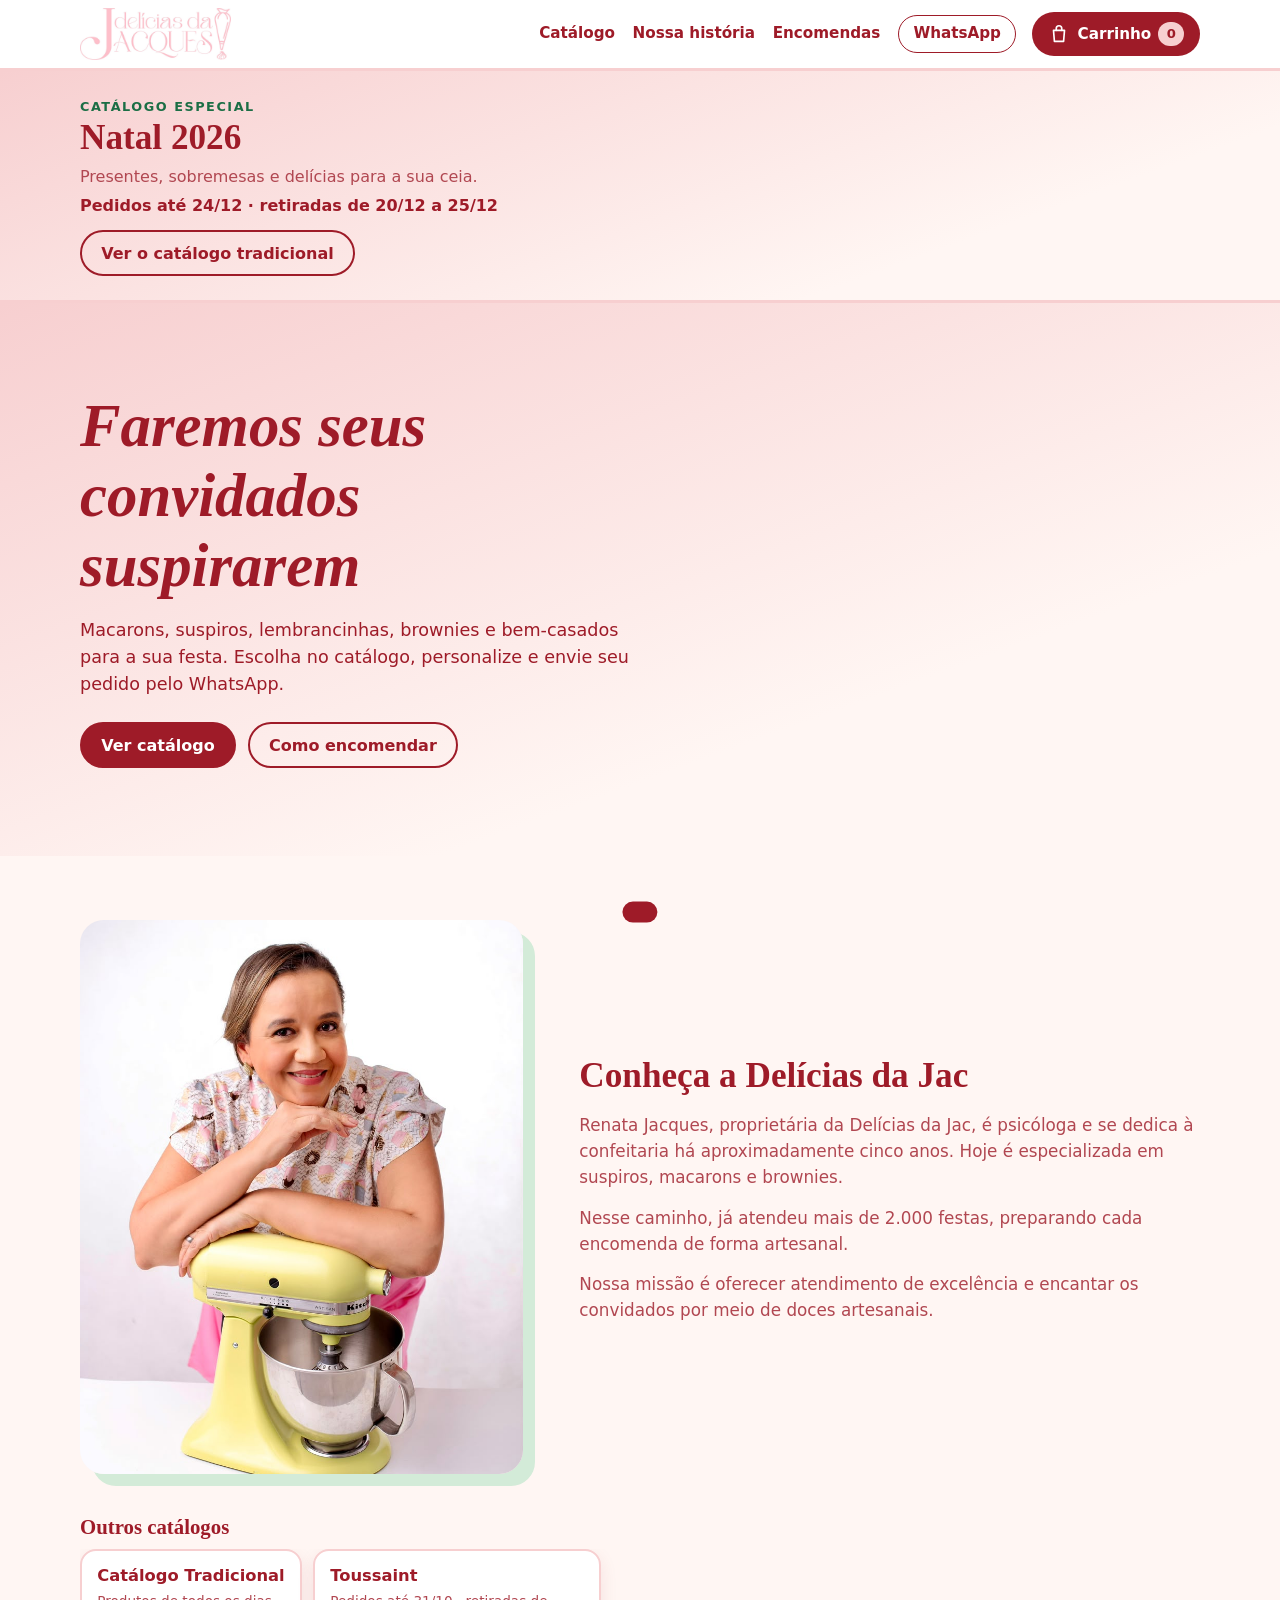
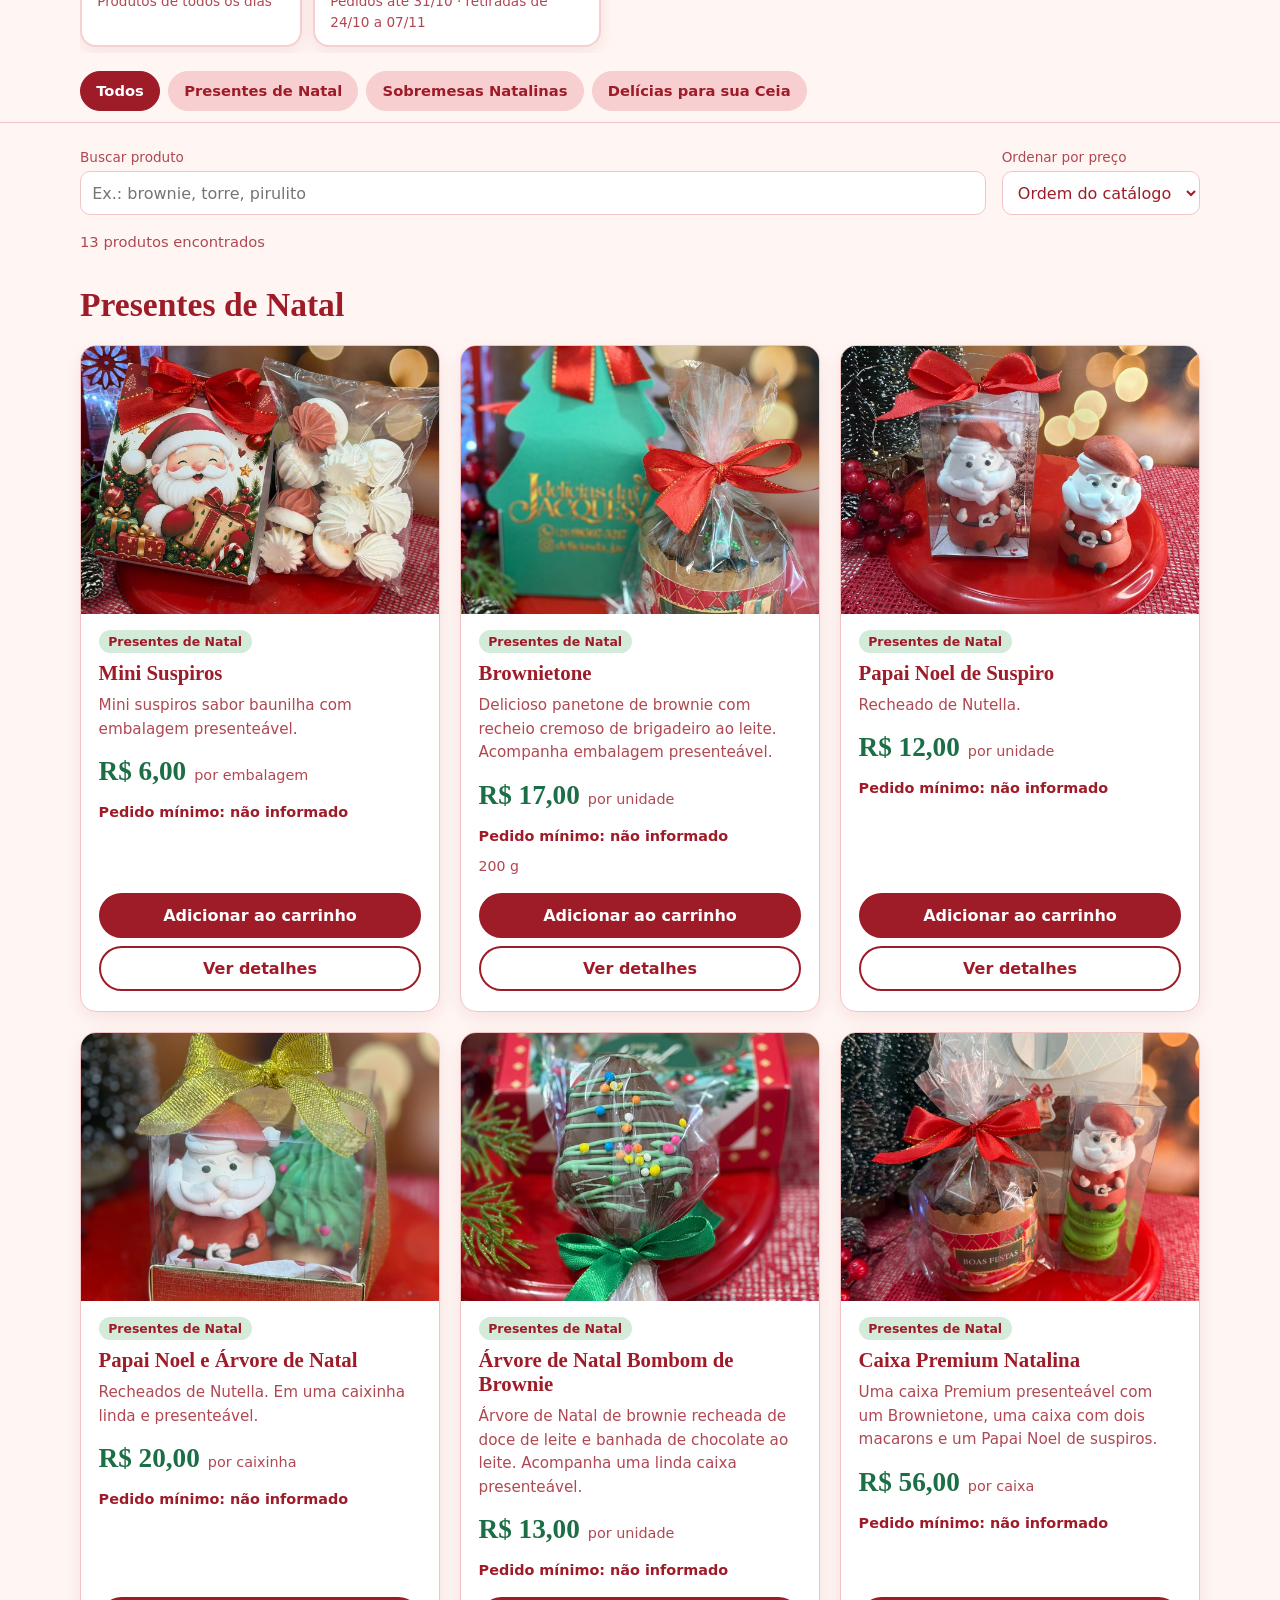
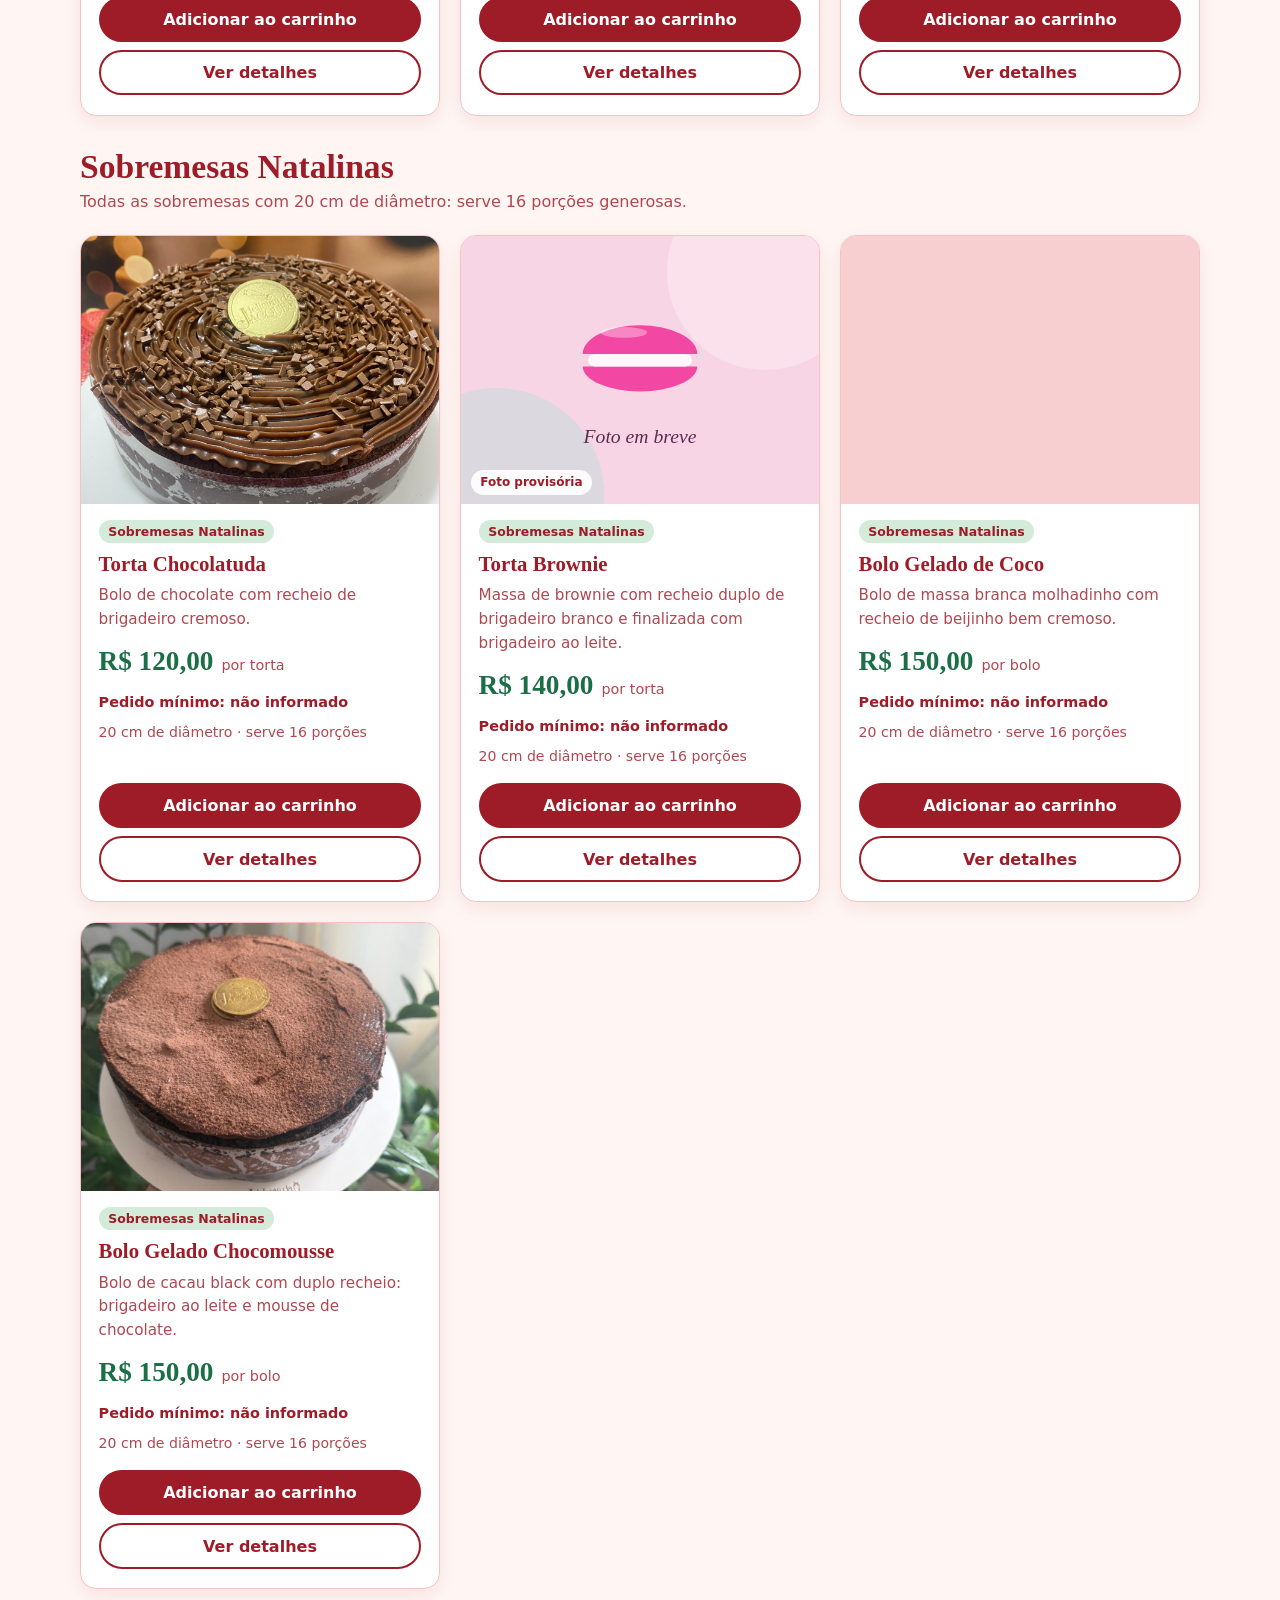
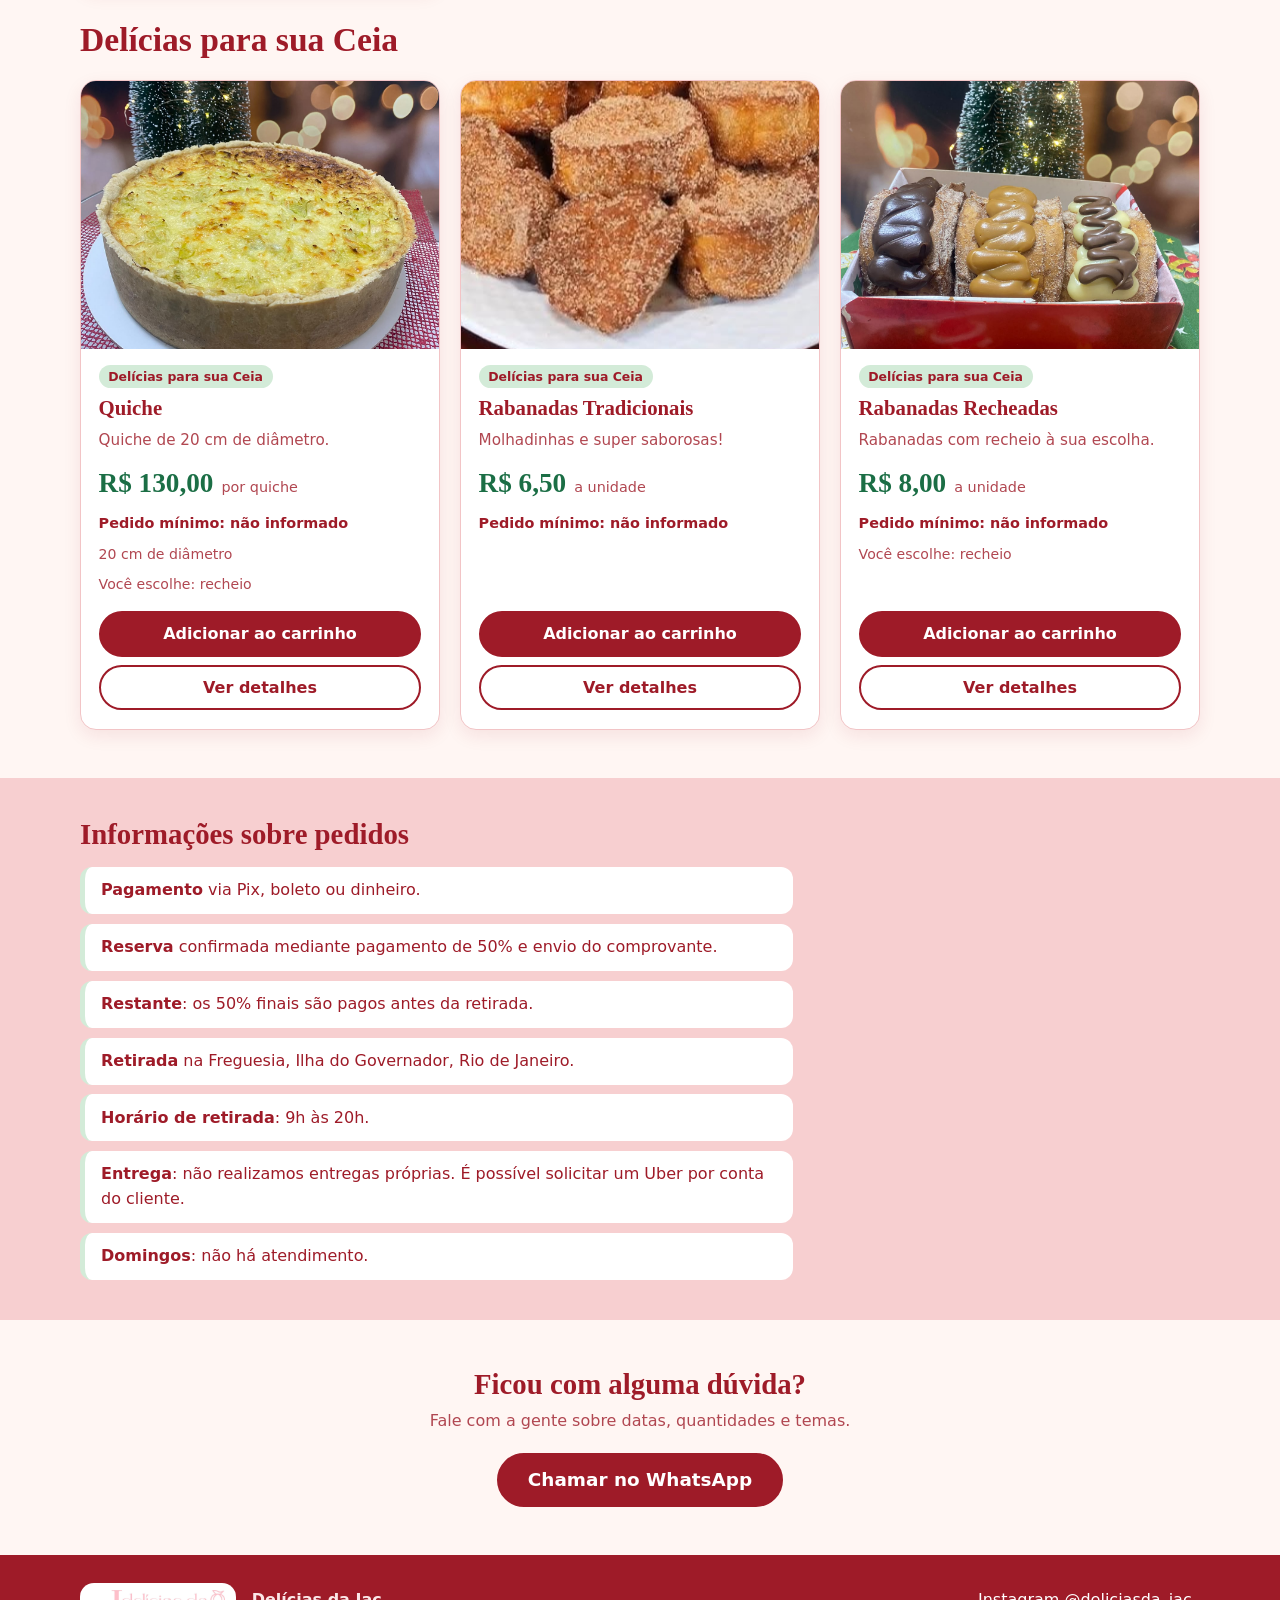
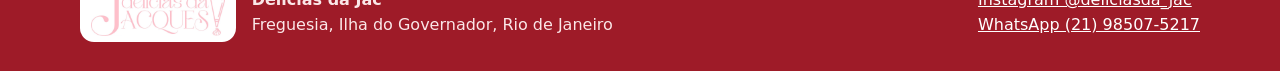
==== natal-2026/index.html @ c0d33d97 "catálogo: Publicação de "Natal 2026" (versão 2026-11-05.1) pelo painel" ====
<!DOCTYPE html>
<html lang="pt-BR">
<head>
  <base href="../">
  <meta name="dj-catalogo" content="natal-2026">
  <meta charset="UTF-8">
  <meta name="viewport" content="width=device-width, initial-scale=1">
  <title>Natal 2026 · Delícias da Jac</title>
  <meta name="description" content="Catálogo da Delícias da Jac: macarons, suspiros, lembrancinhas, brownies e bem-casados. Monte seu pedido e envie pelo WhatsApp.">
  <link rel="stylesheet" href="style.css">
</head>
<body>
  <header class="site-header" id="topo">
    <div class="wrap bar">
      <a class="logo" href="#topo" aria-label="Delícias da Jac, início">
        <img class="logo-img" id="logo-img" alt="Delícias da Jac" hidden>
        <span class="logo-text" id="logo-text">Delícias da Jac</span>
      </a>
      <nav class="nav" aria-label="Principal">
        <a class="nav-link" href="#catalogo">Catálogo</a>
        <a class="nav-link" href="#historia">Nossa história</a>
        <a class="nav-link" href="#encomendas">Encomendas</a>
        <a class="nav-wa" id="header-wa" href="#" target="_blank" rel="noopener">WhatsApp</a>
      </nav>
      <button type="button" class="cart-btn" id="open-cart" aria-label="Abrir carrinho, 0 itens">
        <svg viewBox="0 0 24 24" width="22" height="22" aria-hidden="true" fill="none" stroke="currentColor" stroke-width="1.8" stroke-linecap="round" stroke-linejoin="round"><path d="M6 8h12l-1 12H7L6 8Z"/><path d="M9 8V6a3 3 0 0 1 6 0v2"/></svg>
        <span class="cart-label">Carrinho</span>
        <span class="badge" id="cart-count" aria-hidden="true">0</span>
      </button>
    </div>
  </header>

  <main>
    <section class="hero">
      <div class="wrap">
        <h1>Faremos seus convidados suspirarem</h1>
        <p>Macarons, suspiros, lembrancinhas, brownies e bem-casados para a sua festa. Escolha no catálogo, personalize e envie seu pedido pelo WhatsApp.</p>
        <div class="hero-actions">
          <a class="btn" href="#catalogo">Ver catálogo</a>
          <a class="btn ghost" href="#encomendas">Como encomendar</a>
        </div>
      </div>
    </section>

    <section class="story" id="historia" aria-labelledby="historia-t">
      <div class="wrap story-grid" id="story-grid">
        <figure class="story-photo" id="story-photo" hidden>
          <img id="story-img" alt="" width="480" height="600">
        </figure>
        <div class="story-text">
          <h2 id="historia-t">Conheça a Delícias da Jac</h2>
          <div id="story-body"></div>
        </div>
      </div>
    </section>

    <div class="catnav-wrap" id="catalogo">
      <nav class="catnav wrap" id="catnav" aria-label="Categorias do catálogo"></nav>
    </div>

    <section class="wrap">
      <div class="toolbar">
        <label class="f grow"><span>Buscar produto</span><input type="search" id="search" placeholder="Ex.: brownie, torre, pirulito"></label>
        <label class="f"><span>Ordenar por preço</span>
          <select id="sort"><option value="default">Ordem do catálogo</option><option value="asc">Menor preço</option><option value="desc">Maior preço</option></select>
        </label>
      </div>
      <p class="count" id="count" aria-live="polite"></p>
      <div id="catalog"><p class="status">Carregando o catálogo…</p></div>
      <div class="empty" id="empty" hidden>
        <p>Nenhum produto encontrado para essa busca.</p>
        <button type="button" class="btn ghost" id="clear">Limpar busca e filtros</button>
      </div>
    </section>

    <section class="orders" id="encomendas" aria-labelledby="enc-t">
      <div class="wrap">
        <h2 id="enc-t">Informações sobre pedidos</h2>
        <ul class="info-list">
          <li><strong>Pagamento</strong> via Pix, boleto ou dinheiro.</li>
          <li><strong>Reserva</strong> confirmada mediante pagamento de 50% e envio do comprovante.</li>
          <li><strong>Restante</strong>: os 50% finais são pagos antes da retirada.</li>
          <li><strong>Retirada</strong> na Freguesia, Ilha do Governador, Rio de Janeiro.</li>
          <li><strong>Horário de retirada</strong>: 9h às 20h.</li>
          <li><strong>Entrega</strong>: não realizamos entregas próprias. É possível solicitar um Uber por conta do cliente.</li>
          <li><strong>Domingos</strong>: não há atendimento.</li>
        </ul>
      </div>
    </section>

    <section class="cta">
      <div class="wrap">
        <h2>Ficou com alguma dúvida?</h2>
        <p>Fale com a gente sobre datas, quantidades e temas.</p>
        <a class="btn big" id="cta-wa" href="#" target="_blank" rel="noopener">Chamar no WhatsApp</a>
      </div>
    </section>
  </main>

  <footer class="site-footer">
    <div class="wrap foot">
      <div class="foot-brand">
        <span class="foot-logo" id="foot-logo" hidden><img id="foot-logo-img" alt="Delícias da Jac"></span>
        <p><strong>Delícias da Jac</strong><br>Freguesia, Ilha do Governador, Rio de Janeiro</p>
      </div>
      <p><a id="foot-ig" href="#" target="_blank" rel="noopener"></a><br><a id="foot-wa" href="#" target="_blank" rel="noopener"></a></p>
    </div>
  </footer>

  <!-- Modal de personalização (conteúdo montado pelo script.js) -->
  <dialog id="product-dialog" class="modal" aria-labelledby="m-title">
    <div class="modal-head">
      <h2 id="m-title">Personalizar pedido</h2>
      <button type="button" class="close" data-close aria-label="Fechar">&times;</button>
    </div>
    <div class="modal-body" id="m-body"></div>
    <div class="modal-foot" id="m-foot"></div>
  </dialog>

  <!-- Carrinho -->
  <dialog id="cart-dialog" class="drawer" aria-labelledby="c-title">
    <div class="modal-head">
      <h2 id="c-title">Seu carrinho</h2>
      <button type="button" class="close" data-close aria-label="Fechar carrinho">&times;</button>
    </div>
    <div class="drawer-body" id="c-body"></div>
    <div class="modal-foot" id="c-foot"></div>
  </dialog>

  <!-- Finalizar encomenda (formulário + resumo; conteúdo montado pelo script.js) -->
  <dialog id="checkout-dialog" class="modal checkout" aria-labelledby="k-title">
    <div class="modal-head">
      <h2 id="k-title">Finalizar encomenda</h2>
      <button type="button" class="close" data-close aria-label="Fechar">&times;</button>
    </div>
    <div class="modal-body" id="k-body"></div>
    <div class="modal-foot" id="k-foot"></div>
  </dialog>

  <div class="toast" id="toast" role="status" aria-live="polite"></div>
  <button type="button" class="totop" id="totop" aria-label="Voltar ao topo" hidden>↑</button>
  <script src="script.js"></script>
</body>
</html>
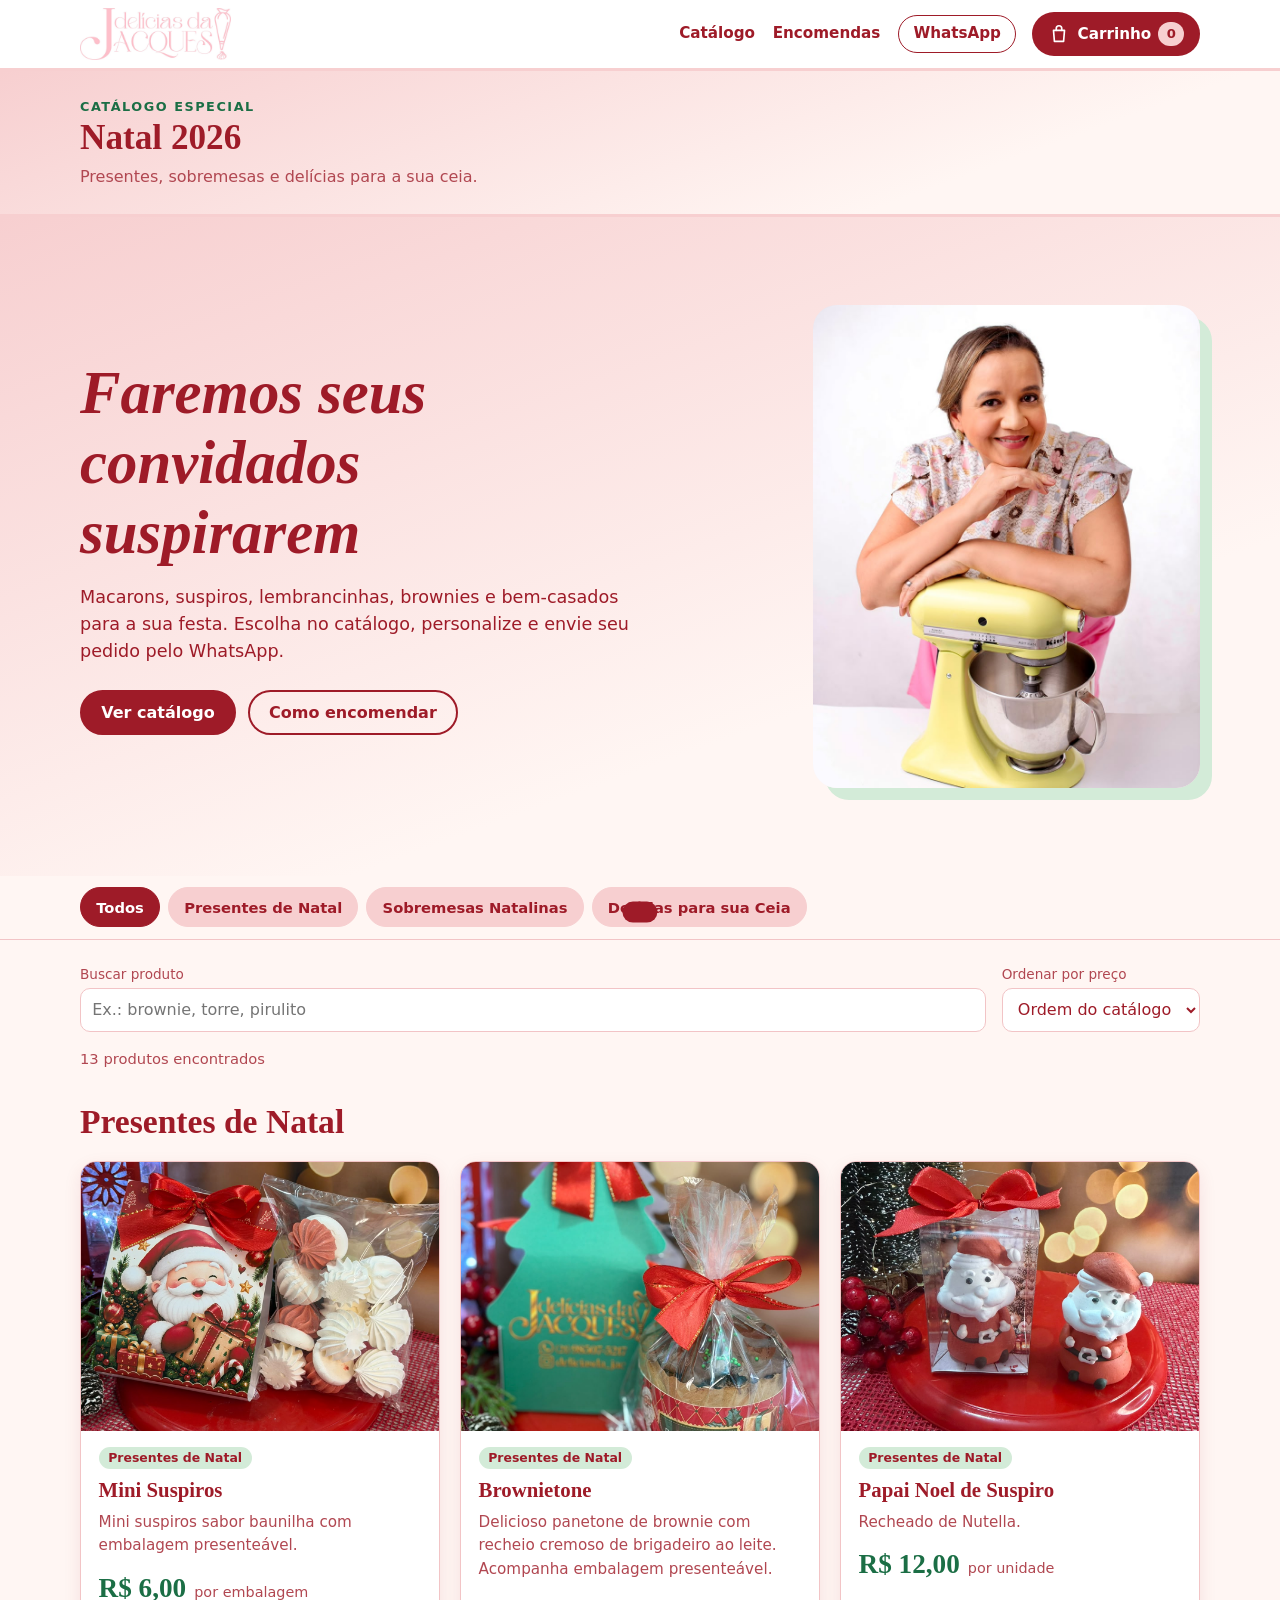
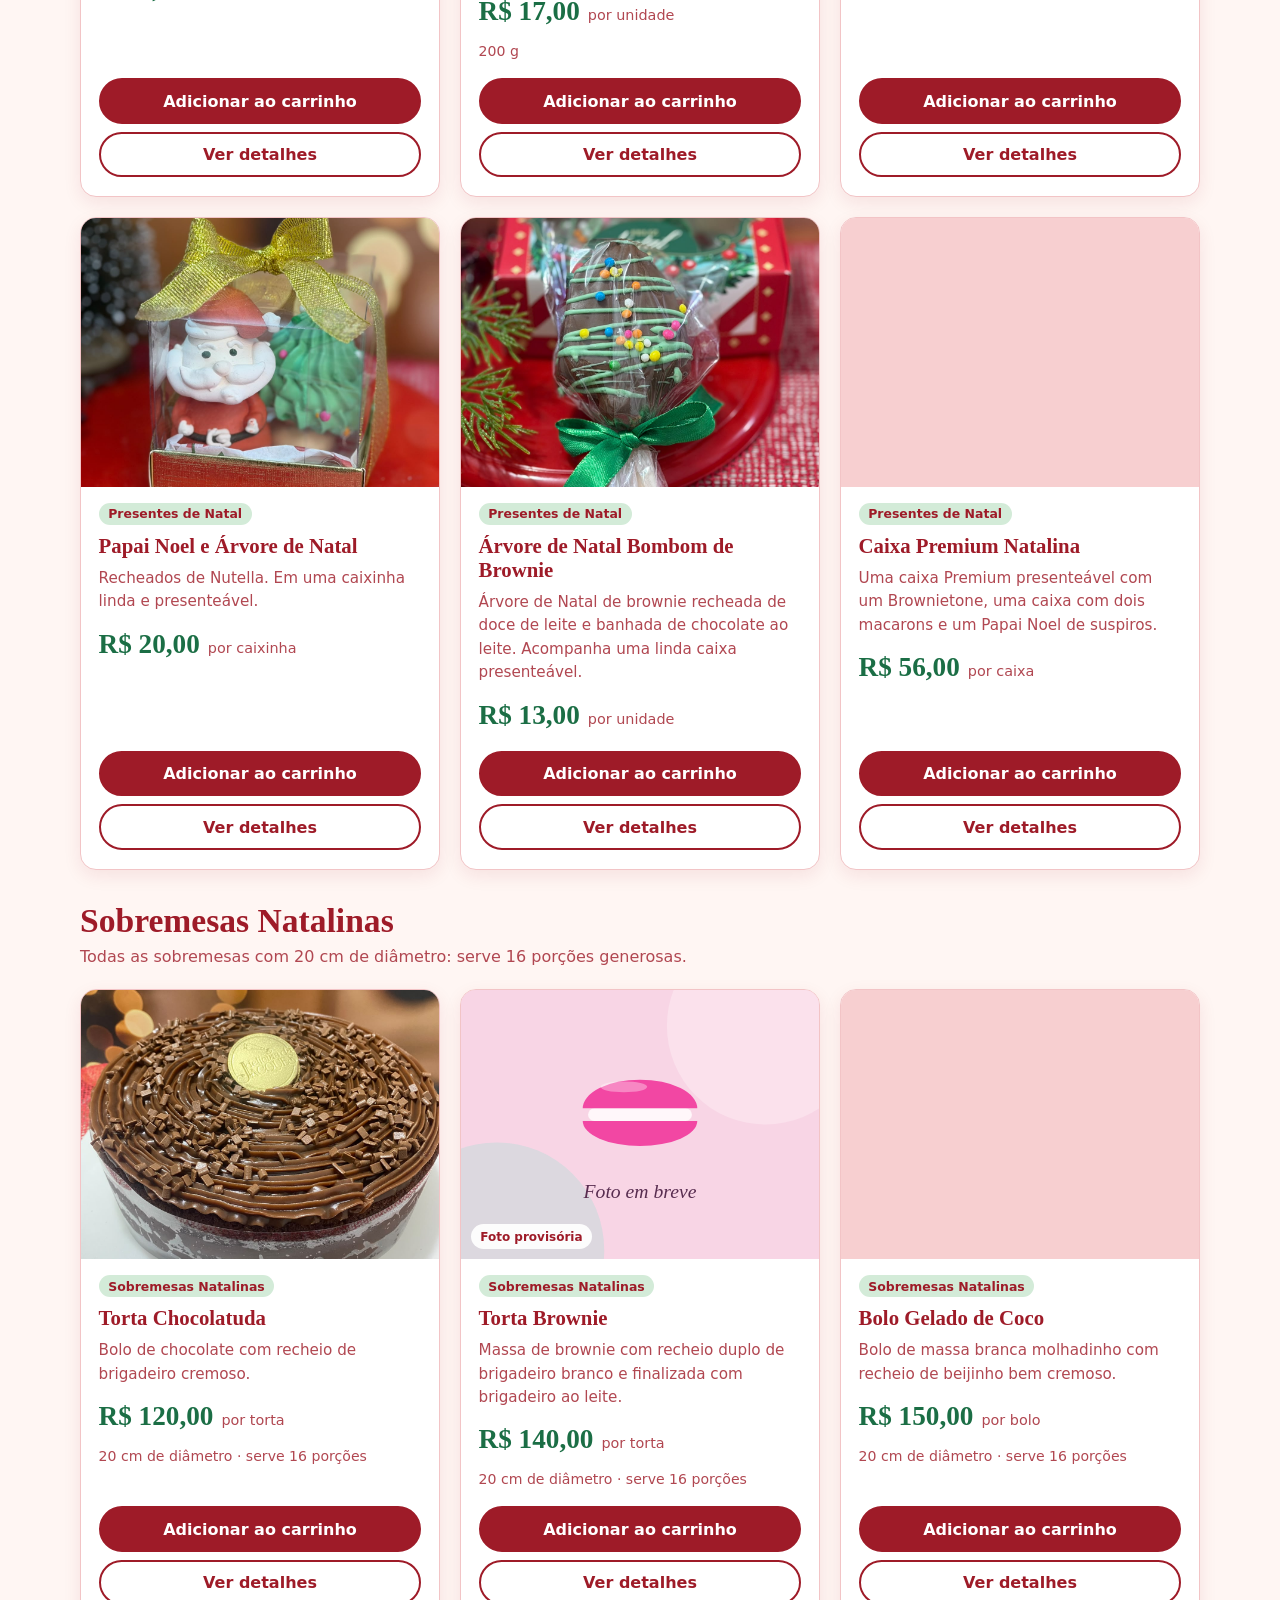
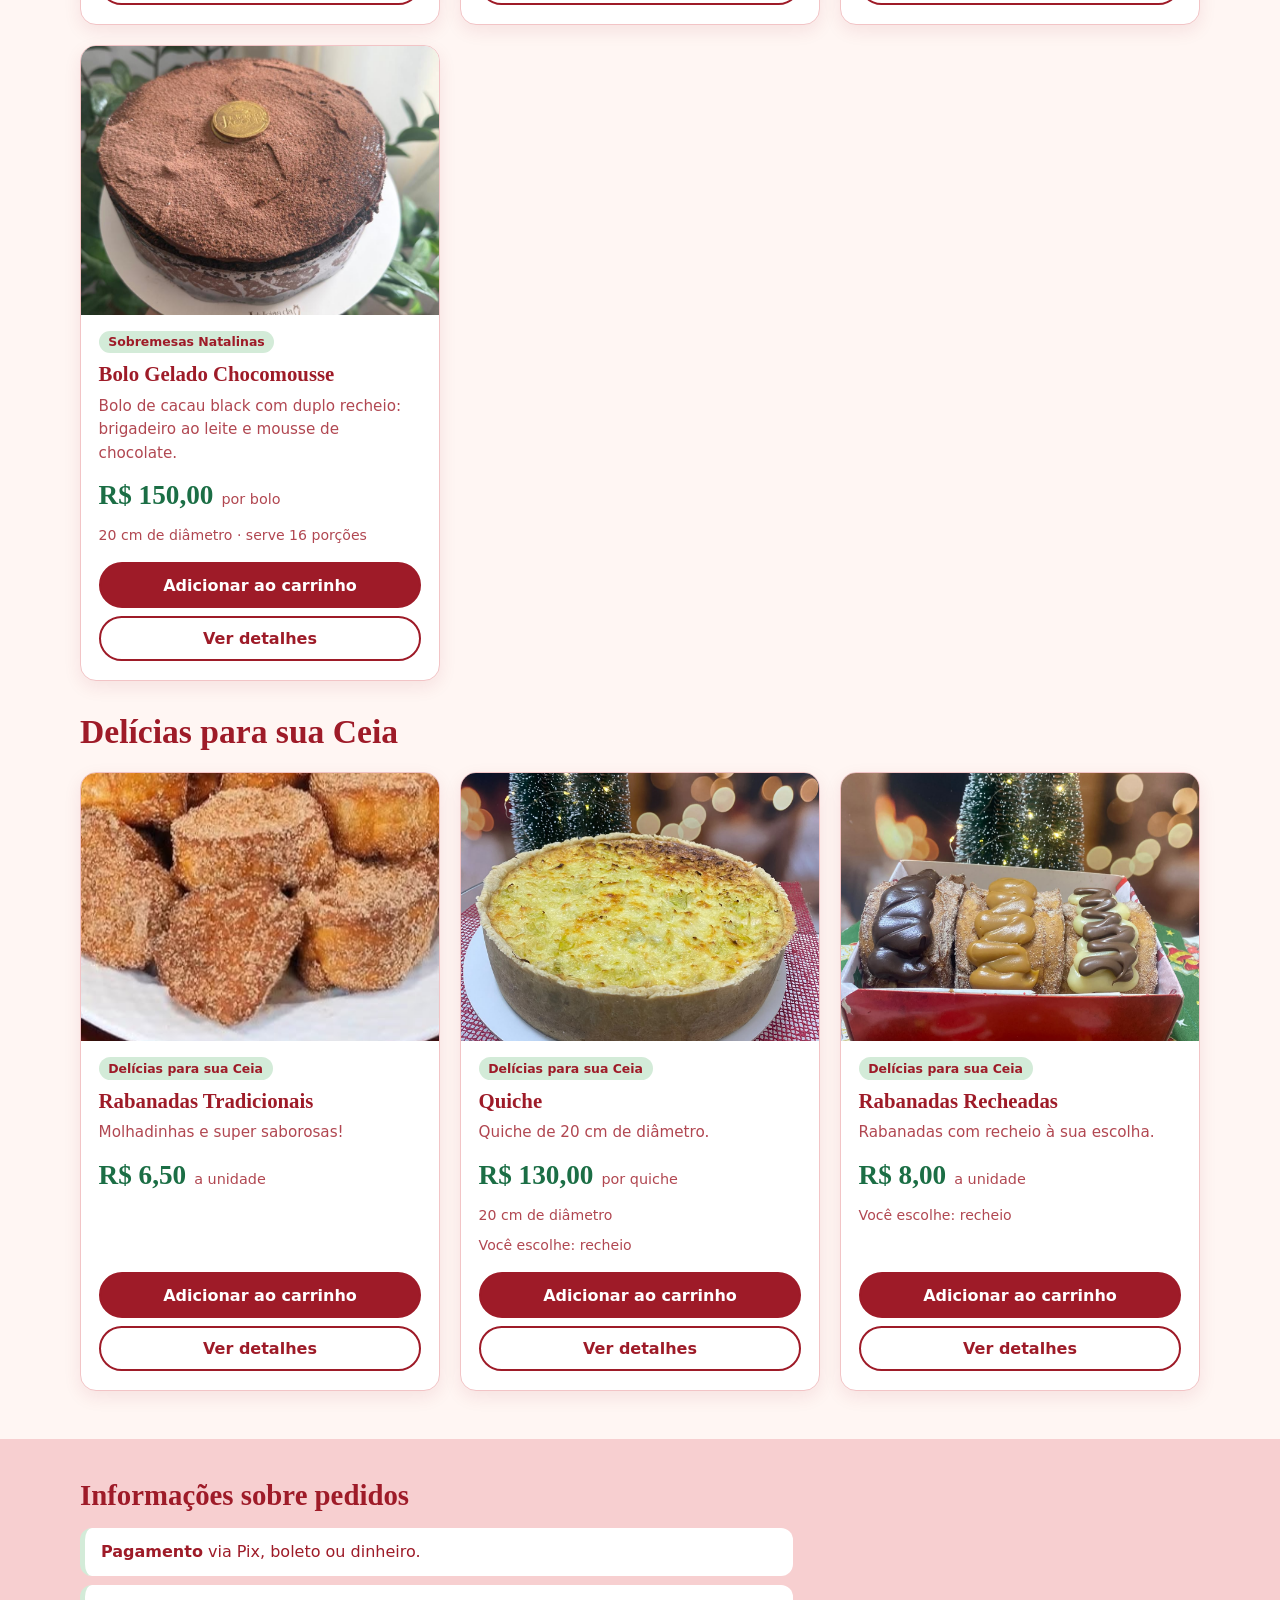
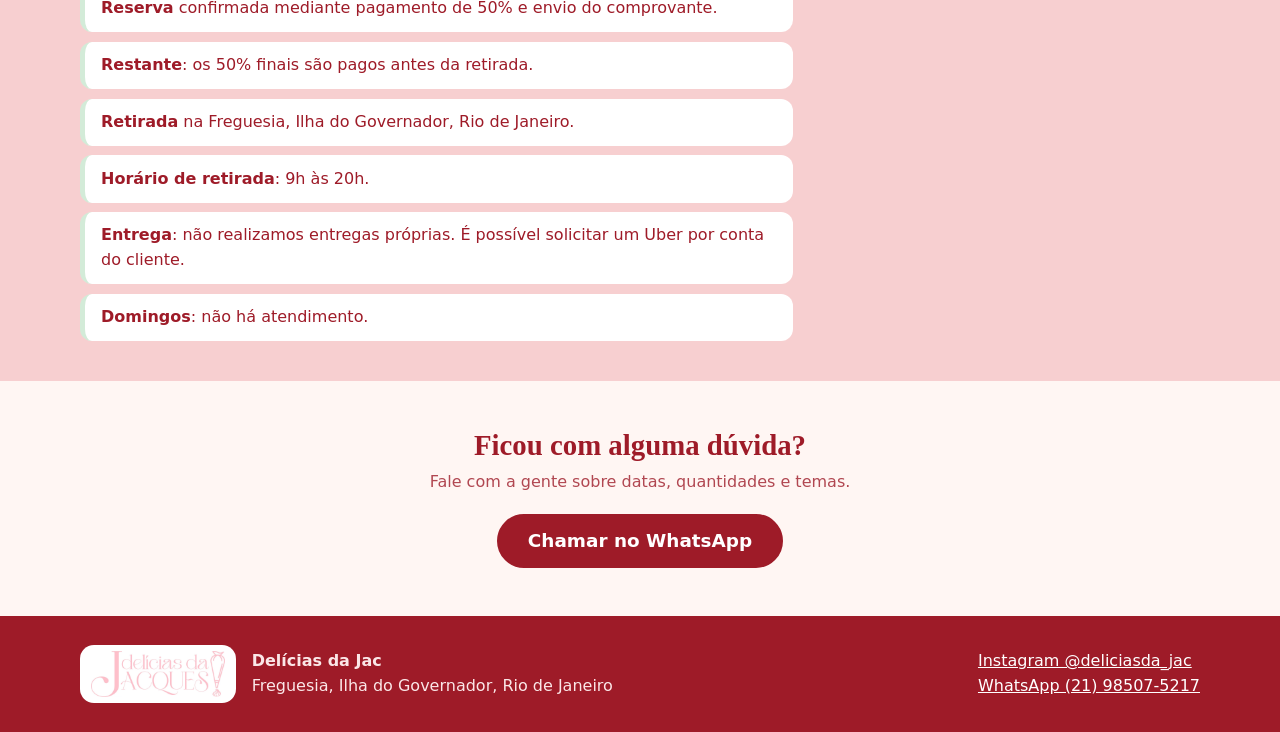
==== commit 40cfe323: "jniuuiiu" ====
--- a/natal-2026/index.html
+++ b/natal-2026/index.html
@@ -18,7 +18,6 @@
       </a>
       <nav class="nav" aria-label="Principal">
         <a class="nav-link" href="#catalogo">Catálogo</a>
-        <a class="nav-link" href="#historia">Nossa história</a>
         <a class="nav-link" href="#encomendas">Encomendas</a>
         <a class="nav-wa" id="header-wa" href="#" target="_blank" rel="noopener">WhatsApp</a>
       </nav>
@@ -32,25 +31,18 @@
 
   <main>
     <section class="hero">
-      <div class="wrap">
-        <h1>Faremos seus convidados suspirarem</h1>
-        <p>Macarons, suspiros, lembrancinhas, brownies e bem-casados para a sua festa. Escolha no catálogo, personalize e envie seu pedido pelo WhatsApp.</p>
-        <div class="hero-actions">
-          <a class="btn" href="#catalogo">Ver catálogo</a>
-          <a class="btn ghost" href="#encomendas">Como encomendar</a>
+      <div class="wrap hero-grid" id="hero-grid">
+        <div class="hero-text">
+          <h1>Faremos seus convidados suspirarem</h1>
+          <p>Macarons, suspiros, lembrancinhas, brownies e bem-casados para a sua festa. Escolha no catálogo, personalize e envie seu pedido pelo WhatsApp.</p>
+          <div class="hero-actions">
+            <a class="btn" href="#catalogo">Ver catálogo</a>
+            <a class="btn ghost" href="#encomendas">Como encomendar</a>
+          </div>
         </div>
-      </div>
-    </section>
-
-    <section class="story" id="historia" aria-labelledby="historia-t">
-      <div class="wrap story-grid" id="story-grid">
-        <figure class="story-photo" id="story-photo" hidden>
-          <img id="story-img" alt="" width="480" height="600">
+        <figure class="hero-photo" id="hero-photo" hidden>
+          <img id="hero-img" alt="" width="480" height="600">
         </figure>
-        <div class="story-text">
-          <h2 id="historia-t">Conheça a Delícias da Jac</h2>
-          <div id="story-body"></div>
-        </div>
       </div>
     </section>
 
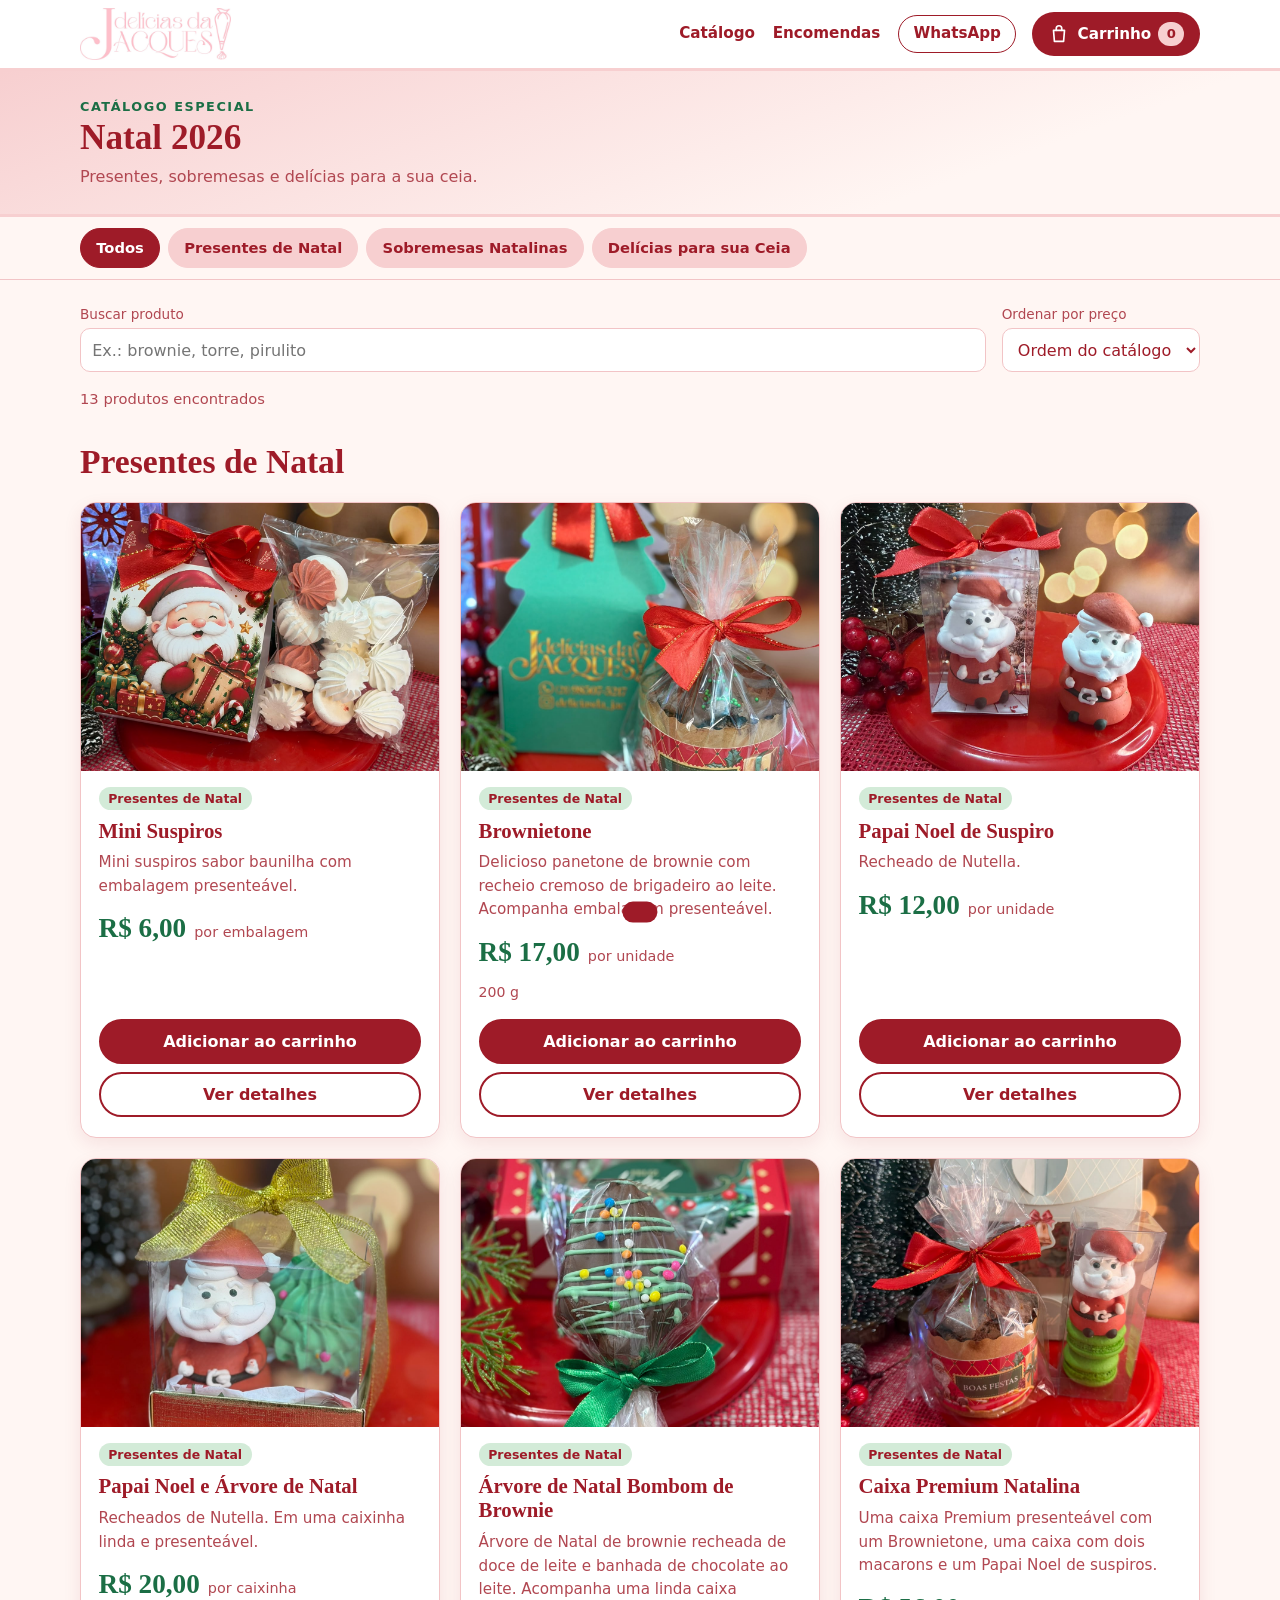
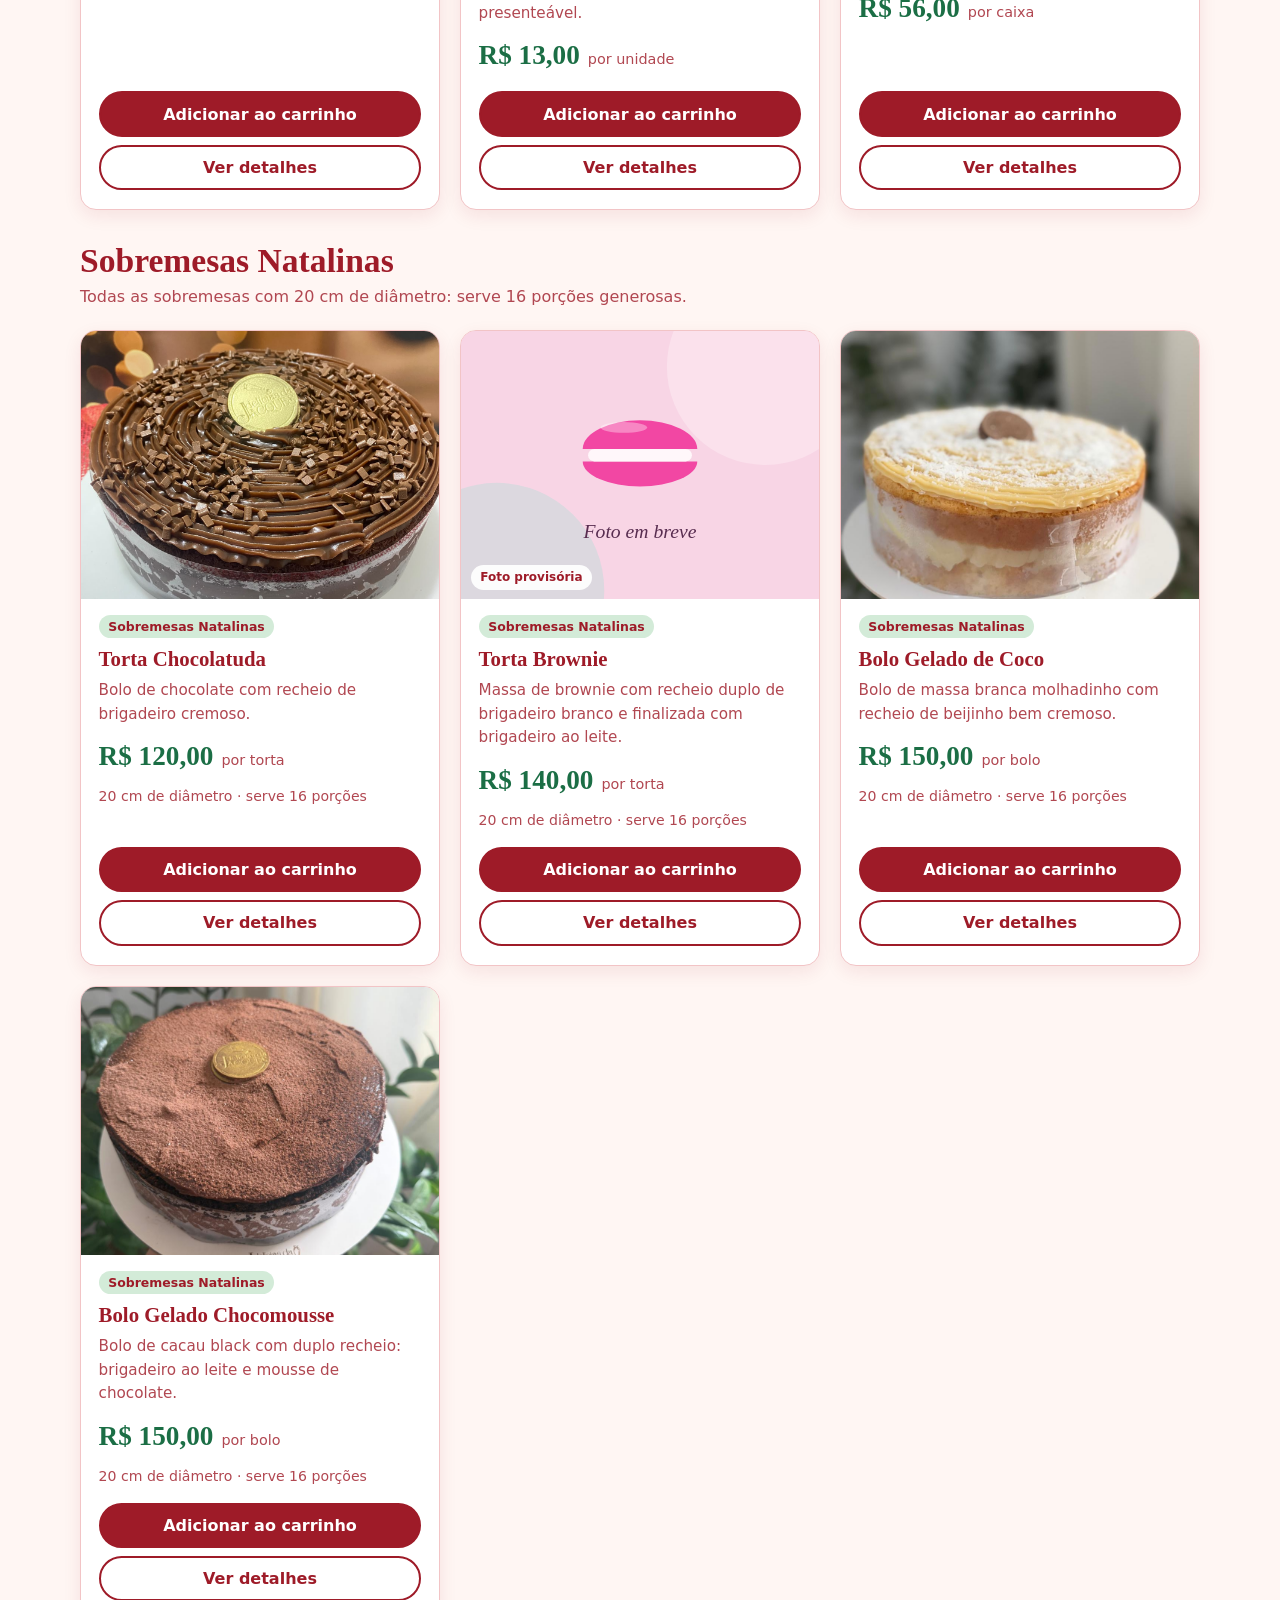
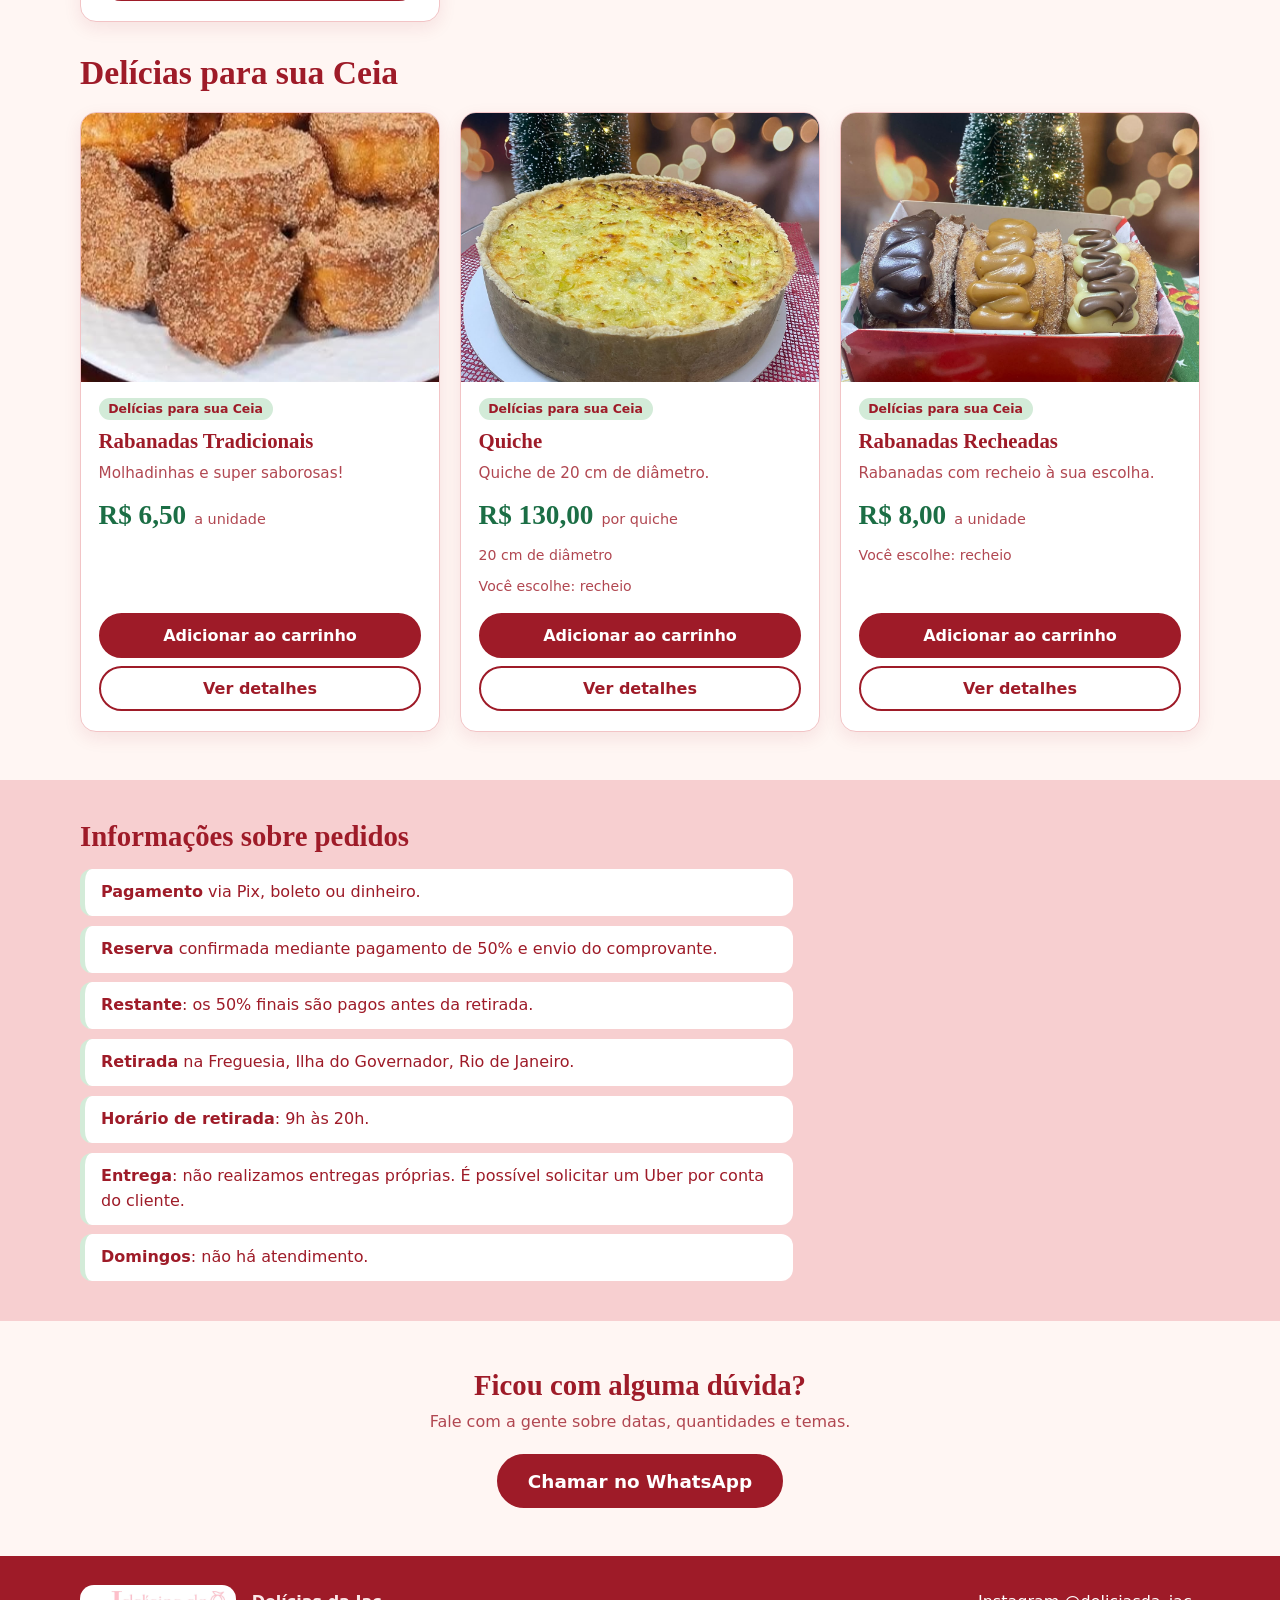
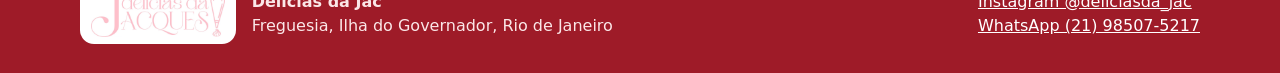
==== commit ecf3216c: "ewdeedw" ====
--- a/natal-2026/index.html
+++ b/natal-2026/index.html
@@ -8,6 +8,8 @@
   <title>Natal 2026 · Delícias da Jac</title>
   <meta name="description" content="Catálogo da Delícias da Jac: macarons, suspiros, lembrancinhas, brownies e bem-casados. Monte seu pedido e envie pelo WhatsApp.">
   <link rel="stylesheet" href="style.css">
+  <!-- Página principal vazia (decisão de 2026-11-05). Para reabrir, apague a linha abaixo. A prévia do painel e as páginas de catálogos não são afetadas. -->
+  <script>window.DJ_PRINCIPAL_VAZIA = true; if (!document.querySelector('meta[name="dj-catalogo"]') && location.protocol !== 'about:') document.documentElement.hidden = true;</script>
 </head>
 <body>
   <header class="site-header" id="topo">
